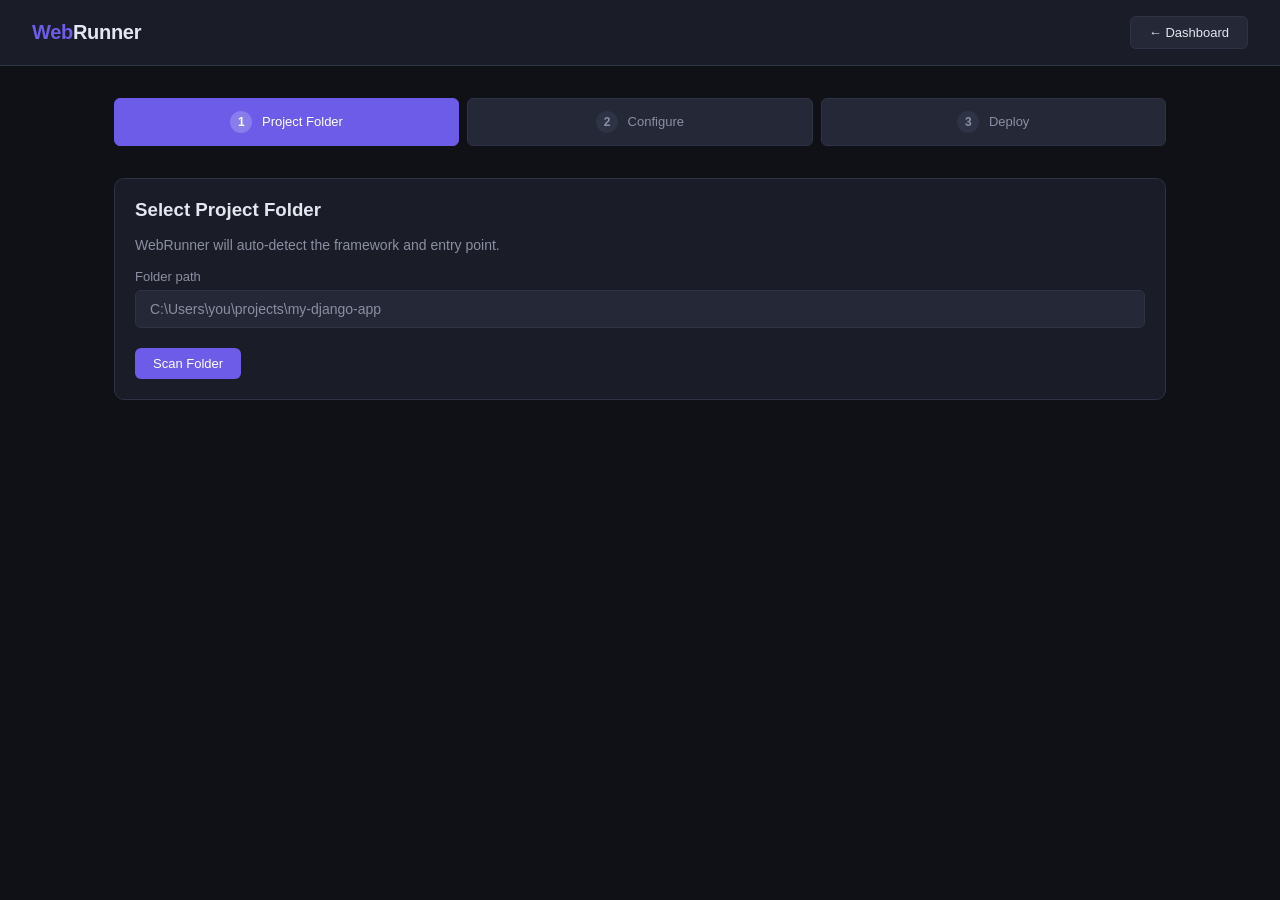
==== frontend/add-project.html @ 34329cc8 "Added webrunner(Runtime files)" ====
<!DOCTYPE html>
<html lang="en">
<head>
    <meta charset="UTF-8">
    <meta name="viewport" content="width=device-width, initial-scale=1.0">
    <title>Add Project — WebRunner</title>
    <link rel="stylesheet" href="/frontend/styles.css">
</head>
<body>
    <header class="app-header">
        <h1>Web<span>Runner</span></h1>
        <div class="header-actions">
            <a href="/" class="btn btn-secondary">← Dashboard</a>
        </div>
    </header>

    <div class="container">
        <div class="wizard-steps">
            <div class="wizard-step active" id="step-indicator-1">
                <span class="step-number">1</span> Project Folder
            </div>
            <div class="wizard-step" id="step-indicator-2">
                <span class="step-number">2</span> Configure
            </div>
            <div class="wizard-step" id="step-indicator-3">
                <span class="step-number">3</span> Deploy
            </div>
        </div>

        <!-- Step 1: Scan -->
        <div class="card" id="step1">
            <h3 style="margin-bottom: 16px;">Select Project Folder</h3>
            <p style="color: var(--text-muted); font-size: 14px; margin-bottom: 16px;">
                WebRunner will auto-detect the framework and entry point.
            </p>
            <div class="form-group">
                <label>Folder path</label>
                <input type="text" class="form-input" id="folder-path"
                       placeholder="C:\Users\you\projects\my-django-app"
                       autocomplete="off">
            </div>
            <button class="btn btn-primary" onclick="scanFolder()" id="scan-btn">Scan Folder</button>
        </div>

        <!-- Step 2: Configure -->
        <div class="card" id="step2" style="display: none; margin-top: 16px;">
            <h3 style="margin-bottom: 16px;">Project Details</h3>

            <div class="scan-result">
                <div class="scan-row">
                    <span class="label">Detected Framework</span>
                    <span class="value" id="detected-framework">—</span>
                </div>
                <div class="scan-row">
                    <span class="label">Frontend</span>
                    <span class="value" id="detected-frontend">—</span>
                </div>
                <div class="scan-row">
                    <span class="label">Entry Point</span>
                    <span class="value" id="detected-entry">—</span>
                </div>
                <div class="scan-row">
                    <span class="label">Dependencies</span>
                    <span class="value" id="detected-deps">—</span>
                </div>
            </div>

            <div class="form-group">
                <label>Project Name</label>
                <input type="text" class="form-input" id="project-name" placeholder="My Django App">
            </div>

            <div class="form-group">
                <label>Deploy to Account</label>
                <select class="form-input" id="account-select">
                    <option value="">Loading accounts...</option>
                </select>
                <p id="no-account-msg" style="display: none; color: var(--yellow); font-size: 13px; margin-top: 6px;">
                    No accounts found.
                    <a href="/accounts" style="color: var(--primary);">Add a Render account</a> first.
                </p>
            </div>

            <div style="display: flex; gap: 12px; margin-top: 20px;">
                <button class="btn btn-primary" onclick="createProject()" id="deploy-btn">Create & Deploy</button>
                <button class="btn btn-secondary" onclick="window.location.href='/'">Cancel</button>
            </div>
        </div>
    </div>

    <script src="/frontend/app.js"></script>
</body>
</html>
---- frontend/styles.css ----
:root {
    --bg: #0f1117;
    --surface: #1a1d27;
    --surface2: #242837;
    --border: #2e3345;
    --text: #e4e6f0;
    --text-muted: #8b8fa3;
    --primary: #6c5ce7;
    --primary-dim: #5a4bd1;
    --green: #00cec9;
    --green-bg: rgba(0, 206, 201, 0.12);
    --yellow: #fdcb6e;
    --red: #e17055;
    --radius: 10px;
    --radius-sm: 6px;
    --shadow: 0 2px 12px rgba(0,0,0,0.3);
}

* { margin: 0; padding: 0; box-sizing: border-box; }
body {
    font-family: -apple-system, BlinkMacSystemFont, 'Segoe UI', Roboto, sans-serif;
    background: var(--bg);
    color: var(--text);
    min-height: 100vh;
}

.app-header {
    background: var(--surface);
    border-bottom: 1px solid var(--border);
    padding: 16px 32px;
    display: flex;
    align-items: center;
    justify-content: space-between;
}
.app-header h1 {
    font-size: 20px;
    font-weight: 700;
    color: var(--primary);
    letter-spacing: -0.3px;
}
.app-header h1 span { color: var(--text); }
.header-actions { display: flex; gap: 12px; align-items: center; }

.container {
    max-width: 1100px;
    margin: 0 auto;
    padding: 32px 24px;
}

/* Cards */
.card {
    background: var(--surface);
    border: 1px solid var(--border);
    border-radius: var(--radius);
    padding: 20px;
    transition: border-color .2s;
}
.card:hover { border-color: var(--primary-dim); }

/* Stats row */
.stats-row {
    display: grid;
    grid-template-columns: repeat(auto-fit, minmax(200px, 1fr));
    gap: 16px;
    margin-bottom: 32px;
}
.stat-card {
    background: var(--surface);
    border: 1px solid var(--border);
    border-radius: var(--radius);
    padding: 20px;
    text-align: center;
}
.stat-card .value {
    font-size: 28px;
    font-weight: 700;
    color: var(--primary);
}
.stat-card .label {
    font-size: 13px;
    color: var(--text-muted);
    margin-top: 4px;
}

/* Projects list */
.project-list { display: flex; flex-direction: column; gap: 12px; }
.project-card {
    background: var(--surface);
    border: 1px solid var(--border);
    border-radius: var(--radius);
    padding: 16px 20px;
    display: flex;
    align-items: center;
    justify-content: space-between;
    transition: border-color .2s;
}
.project-card:hover { border-color: var(--primary-dim); }
.project-info { flex: 1; }
.project-name {
    font-size: 15px;
    font-weight: 600;
    margin-bottom: 4px;
}
.project-meta {
    font-size: 12px;
    color: var(--text-muted);
    display: flex;
    gap: 16px;
    align-items: center;
}
.project-meta .badge {
    display: inline-block;
    padding: 2px 8px;
    border-radius: 4px;
    font-size: 11px;
    font-weight: 500;
}
.badge-django { background: #092e20; color: #44b78b; }
.badge-flask { background: #1a1a2e; color: #fff; }
.badge-fastapi { background: #162b3c; color: #009485; }
.badge-python { background: #2b3a42; color: #ffd43b; }

.project-status {
    display: flex;
    align-items: center;
    gap: 8px;
    font-size: 13px;
}
.status-dot {
    width: 8px; height: 8px;
    border-radius: 50%;
    display: inline-block;
}
.status-live { background: var(--green); box-shadow: 0 0 8px var(--green); }
.status-deploying { background: var(--yellow); animation: pulse 1s infinite; }
.status-error { background: var(--red); }
.status-pending { background: var(--text-muted); }

@keyframes pulse {
    0%, 100% { opacity: 1; }
    50% { opacity: 0.4; }
}

.project-url {
    font-size: 12px;
    color: var(--primary);
    text-decoration: none;
    margin-left: 16px;
}
.project-url:hover { text-decoration: underline; }

.project-actions { display: flex; gap: 8px; }

/* Buttons */
.btn {
    padding: 8px 18px;
    border: none;
    border-radius: var(--radius-sm);
    font-size: 13px;
    font-weight: 500;
    cursor: pointer;
    transition: all .2s;
    text-decoration: none;
    display: inline-flex;
    align-items: center;
    gap: 6px;
}
.btn-primary {
    background: var(--primary);
    color: #fff;
}
.btn-primary:hover { background: var(--primary-dim); }
.btn-secondary {
    background: var(--surface2);
    color: var(--text);
    border: 1px solid var(--border);
}
.btn-secondary:hover { background: var(--border); }
.btn-danger {
    background: var(--red);
    color: #fff;
}
.btn-danger:hover { opacity: 0.85; }
.btn-sm { padding: 5px 12px; font-size: 12px; }
.btn-icon {
    width: 36px; height: 36px;
    padding: 0;
    display: flex;
    align-items: center;
    justify-content: center;
    border-radius: var(--radius-sm);
}

/* Empty state */
.empty-state {
    text-align: center;
    padding: 60px 20px;
    color: var(--text-muted);
}
.empty-state .icon { font-size: 48px; margin-bottom: 16px; opacity: 0.5; }
.empty-state h3 { font-size: 18px; margin-bottom: 8px; color: var(--text); }
.empty-state p { font-size: 14px; max-width: 400px; margin: 0 auto 24px; }

/* Form styles */
.form-group { margin-bottom: 20px; }
.form-group label {
    display: block;
    font-size: 13px;
    font-weight: 500;
    margin-bottom: 6px;
    color: var(--text-muted);
}
.form-input {
    width: 100%;
    padding: 10px 14px;
    background: var(--surface2);
    border: 1px solid var(--border);
    border-radius: var(--radius-sm);
    color: var(--text);
    font-size: 14px;
    outline: none;
    transition: border-color .2s;
}
.form-input:focus { border-color: var(--primary); }
.form-input::placeholder { color: var(--text-muted); }
select.form-input { cursor: pointer; }

/* Scan result */
.scan-result {
    background: var(--surface2);
    border: 1px solid var(--border);
    border-radius: var(--radius);
    padding: 16px;
    margin: 16px 0;
}
.scan-row {
    display: flex;
    justify-content: space-between;
    padding: 6px 0;
    font-size: 14px;
    border-bottom: 1px solid var(--border);
}
.scan-row:last-child { border-bottom: none; }
.scan-row .label { color: var(--text-muted); }
.scan-row .value { font-weight: 500; }

/* Alert / Toast */
.toast {
    position: fixed;
    top: 20px;
    right: 20px;
    padding: 12px 20px;
    border-radius: var(--radius-sm);
    font-size: 14px;
    z-index: 1000;
    animation: slideIn 0.3s ease;
    max-width: 400px;
}
.toast-success { background: var(--green); color: #000; }
.toast-error { background: var(--red); color: #fff; }
.toast-info { background: var(--primary); color: #fff; }

@keyframes slideIn {
    from { transform: translateX(100%); opacity: 0; }
    to { transform: translateX(0); opacity: 1; }
}

/* Steps wizard */
.wizard-steps {
    display: flex;
    gap: 8px;
    margin-bottom: 32px;
}
.wizard-step {
    flex: 1;
    padding: 12px;
    background: var(--surface2);
    border: 1px solid var(--border);
    border-radius: var(--radius-sm);
    text-align: center;
    font-size: 13px;
    color: var(--text-muted);
    position: relative;
}
.wizard-step.active {
    background: var(--primary);
    border-color: var(--primary);
    color: #fff;
}
.wizard-step.done {
    background: var(--green-bg);
    border-color: var(--green);
    color: var(--green);
}
.step-number {
    display: inline-block;
    width: 22px; height: 22px;
    line-height: 22px;
    border-radius: 50%;
    background: var(--border);
    color: var(--text-muted);
    font-size: 12px;
    font-weight: 600;
    margin-right: 6px;
}
.wizard-step.active .step-number { background: rgba(255,255,255,0.2); color: #fff; }
.wizard-step.done .step-number { background: var(--green); color: #000; }

/* Scrollbar */
::-webkit-scrollbar { width: 6px; }
::-webkit-scrollbar-track { background: var(--bg); }
::-webkit-scrollbar-thumb { background: var(--border); border-radius: 3px; }
::-webkit-scrollbar-thumb:hover { background: var(--text-muted); }
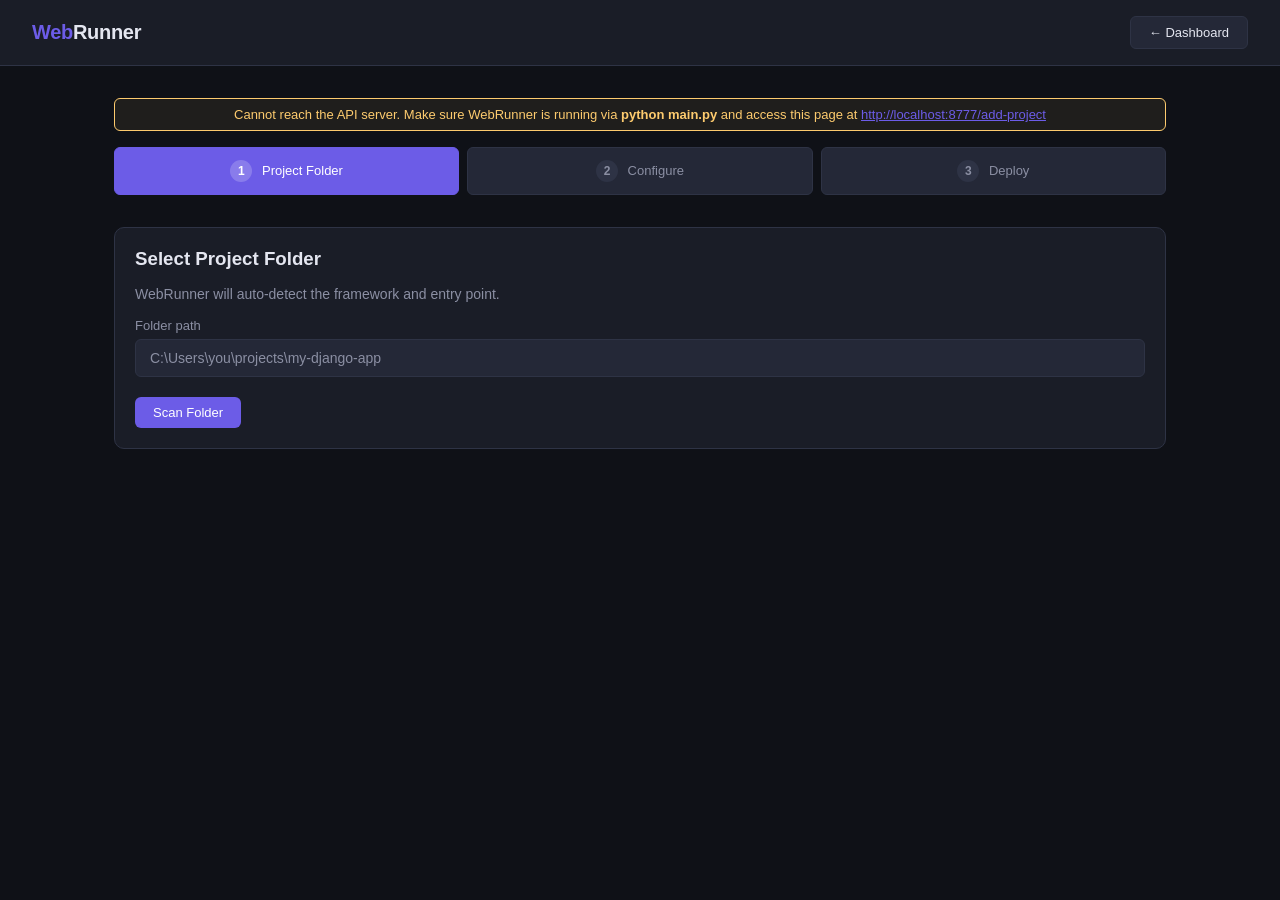
==== commit fc48d9ea: "API entry + scan results fixed" ====
--- a/frontend/add-project.html
+++ b/frontend/add-project.html
@@ -15,6 +15,7 @@
     </header>
 
     <div class="container">
+        <div id="conn-status" style="text-align:center;padding:8px;margin-bottom:16px;border-radius:6px;font-size:13px;display:none;"></div>
         <div class="wizard-steps">
             <div class="wizard-step active" id="step-indicator-1">
                 <span class="step-number">1</span> Project Folder
@@ -46,7 +47,7 @@
         <div class="card" id="step2" style="display: none; margin-top: 16px;">
             <h3 style="margin-bottom: 16px;">Project Details</h3>
 
-            <div class="scan-result">
+            <div class="scan-result" id="scan-result">
                 <div class="scan-row">
                     <span class="label">Detected Framework</span>
                     <span class="value" id="detected-framework">—</span>
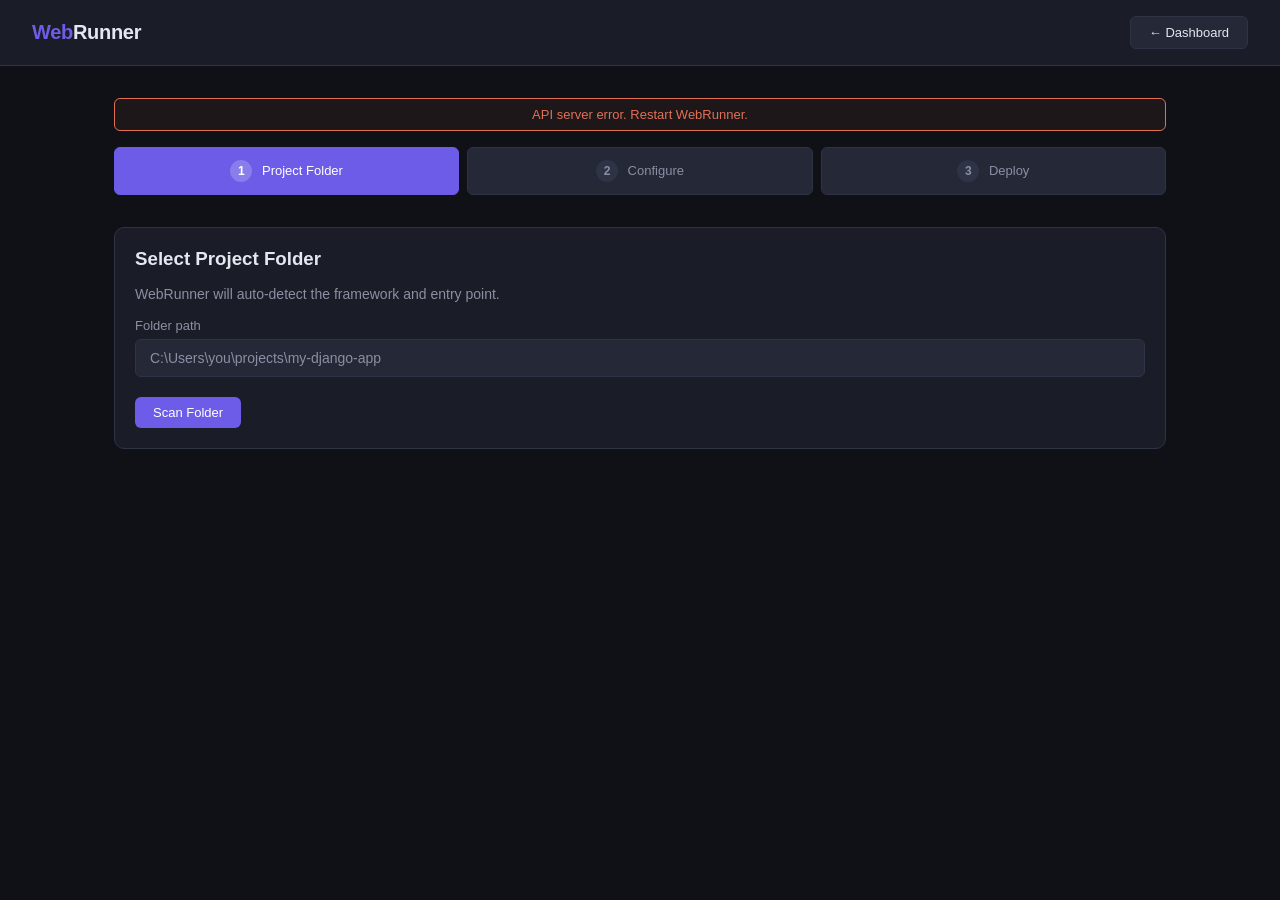
==== commit 43a346fc: "GitHub TOKEN addition for cloud" ====
--- a/frontend/add-project.html
+++ b/frontend/add-project.html
@@ -16,6 +16,7 @@
 
     <div class="container">
         <div id="conn-status" style="text-align:center;padding:8px;margin-bottom:16px;border-radius:6px;font-size:13px;display:none;"></div>
+
         <div class="wizard-steps">
             <div class="wizard-step active" id="step-indicator-1">
                 <span class="step-number">1</span> Project Folder
@@ -78,7 +79,7 @@
                 </select>
                 <p id="no-account-msg" style="display: none; color: var(--yellow); font-size: 13px; margin-top: 6px;">
                     No accounts found.
-                    <a href="/accounts" style="color: var(--primary);">Add a Render account</a> first.
+                    <a href="/accounts" style="color: var(--primary);">Add an account</a> first.
                 </p>
             </div>
 
@@ -87,6 +88,17 @@
                 <button class="btn btn-secondary" onclick="window.location.href='/'">Cancel</button>
             </div>
         </div>
+
+        <!-- Deploy Progress -->
+        <div id="deploy-progress-panel" style="display: none; margin-top: 16px;">
+            <div class="card">
+                <h3 style="margin-bottom: 16px;">Deploying...</h3>
+                <div class="progress-bar-container">
+                    <div class="progress-bar" id="progress-bar"></div>
+                </div>
+                <p id="progress-message" style="color: var(--text-muted); font-size: 14px; margin-top: 12px;">Starting...</p>
+            </div>
+        </div>
     </div>
 
     <script src="/frontend/app.js"></script>
--- a/frontend/styles.css
+++ b/frontend/styles.css
@@ -311,3 +311,28 @@
 ::-webkit-scrollbar-track { background: var(--bg); }
 ::-webkit-scrollbar-thumb { background: var(--border); border-radius: 3px; }
 ::-webkit-scrollbar-thumb:hover { background: var(--text-muted); }
+
+/* Progress bar */
+.progress-bar-container {
+    width: 100%;
+    height: 8px;
+    background: var(--surface2);
+    border-radius: 4px;
+    overflow: hidden;
+}
+.progress-bar {
+    height: 100%;
+    background: linear-gradient(90deg, var(--primary), var(--green));
+    border-radius: 4px;
+    transition: width 0.5s ease;
+    width: 0%;
+}
+.progress-bar.error { background: var(--red); }
+.progress-bar.live { background: var(--green); }
+
+/* Deploy detail on dashboard */
+.deploy-detail {
+    font-size: 12px;
+    color: var(--text-muted);
+    margin-top: 4px;
+}
